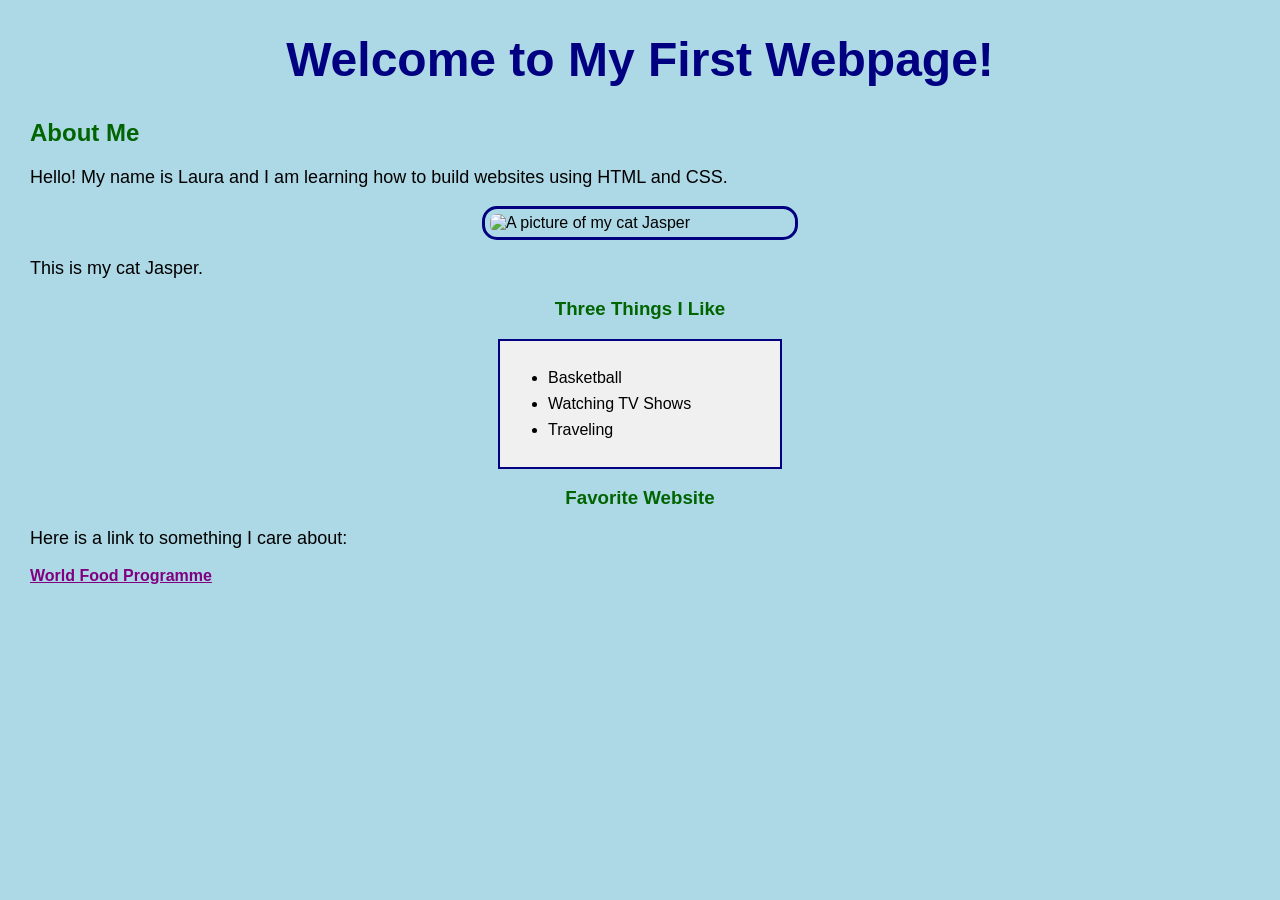
==== index.html @ 89d5c798 "Add files via upload" ====
<!DOCTYPE html>
<html lang="en">

<head>
    <meta charset="UTF-8">
    <meta name="viewport" content="width=device-width, initial-scale=1.0">
    <title>About Me</title>

    <link rel="stylesheet" href="style.css">
</head>

<body>

    <h1>Welcome to My First Webpage!</h1>

    <h2>About Me</h2>

    <p>
        Hello! My name is Laura and I am learning how to build websites using HTML and CSS.
    </p>

    <img src="jasper.jpg" alt="A picture of my cat Jasper">

    <p>
        This is my cat Jasper.
    </p>

    <h3>Three Things I Like</h3>

    <ul>
        <li>Basketball</li>
        <li>Watching TV Shows</li>
        <li>Traveling</li>
    </ul>

    <h3>Favorite Website</h3>

    <p>
        Here is a link to something I care about:
    </p>

    <a href="https://www.worldfoodprogramme.org" target="_blank">
        World Food Programme
    </a>

</body>

</html>
---- style.css ----
body {
    background-color: lightblue;
    font-family: Arial, sans-serif;
    margin: 30px;
}

h1 {
    color: navy;
    text-align: center;
    font-size: 48px;
}

h2 {
    color: darkgreen;
}

h3 {
    color: darkgreen;
    text-align: center;
}

p {
    font-size: 18px;
}

img {
    max-width: 300px;
    display: block;
    margin: auto;
    border: 3px solid navy;
    border-radius: 15px;
    padding: 5px;
}

ul {
    background-color: #f0f0f0;
    padding: 20px 40px;
    width: 200px;
    margin: auto;
    border: 2px solid navy;
}

li {
    margin: 8px;
}

a {
    color: purple;
    font-weight: bold;
}
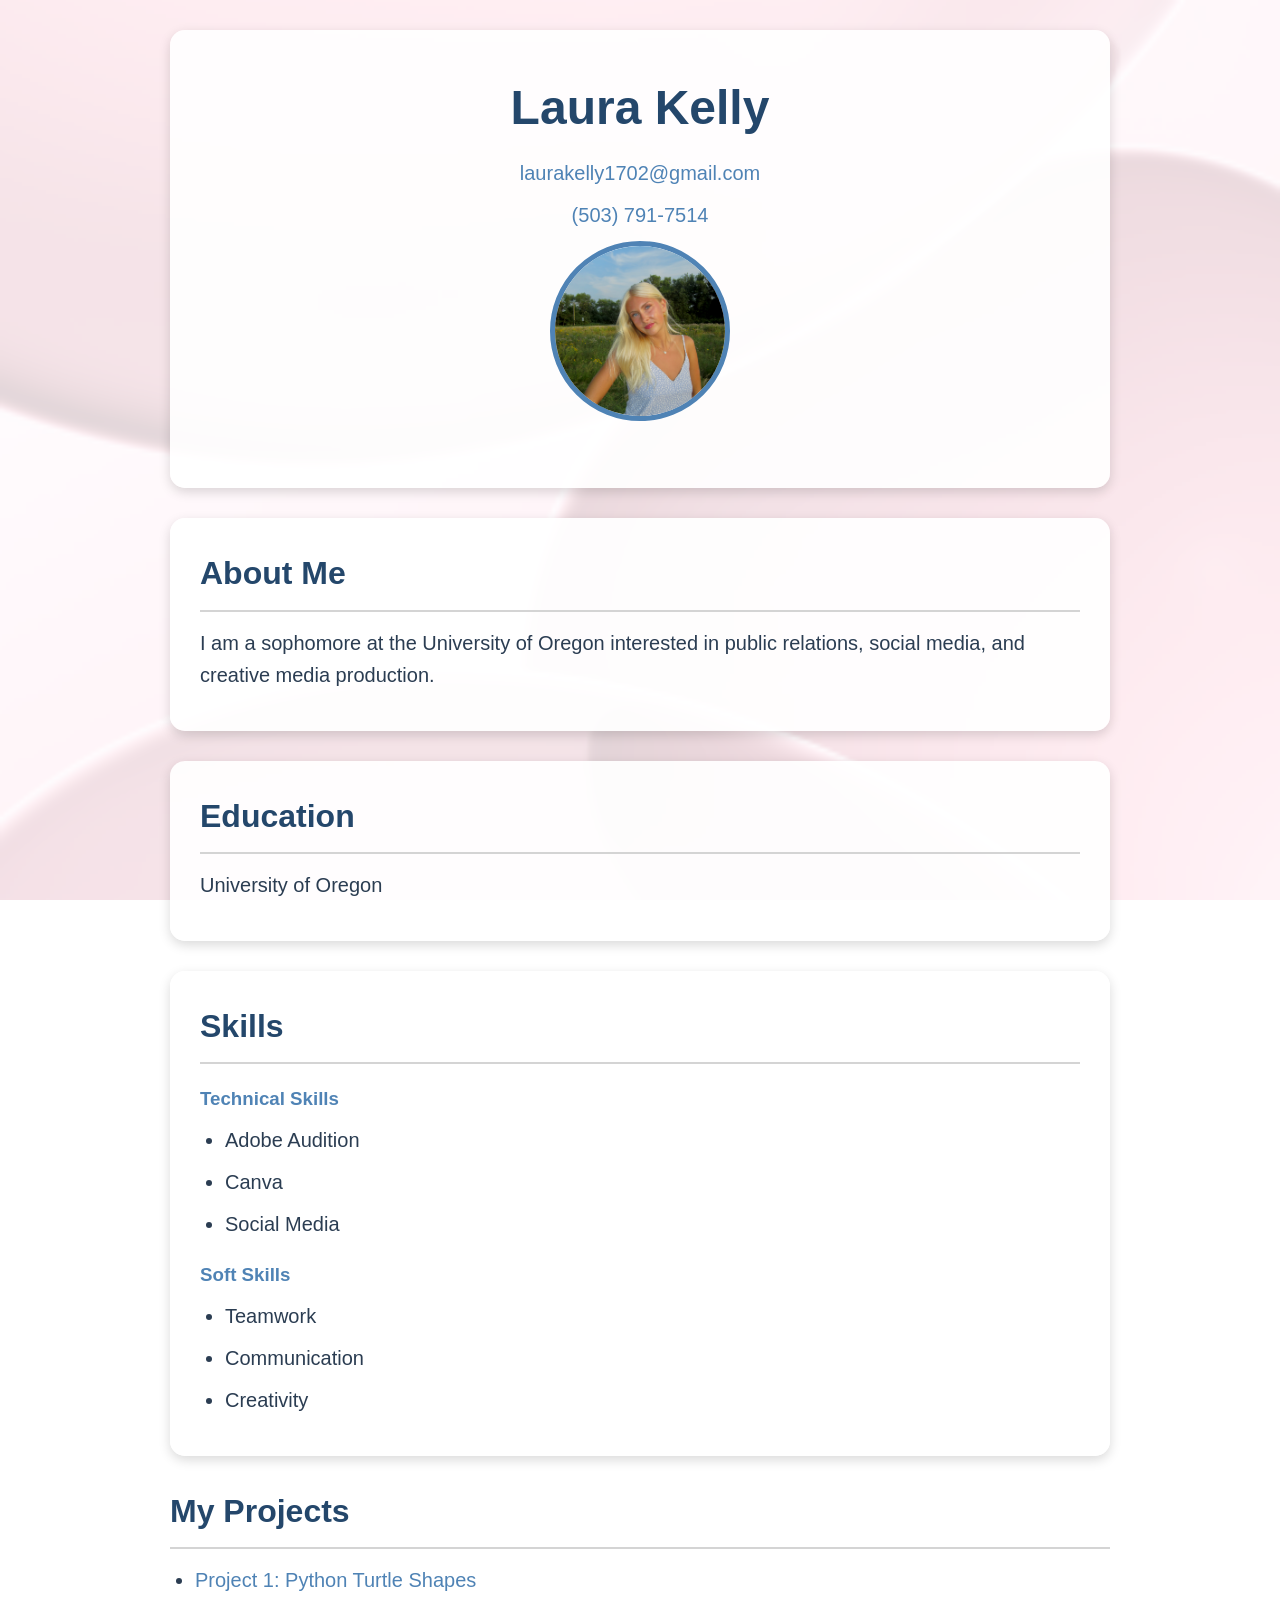
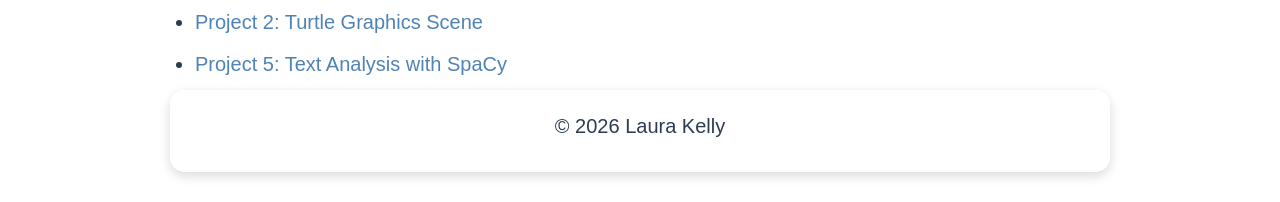
==== commit 2026a266: "Add files via upload" ====
--- a/index.html
+++ b/index.html
@@ -4,45 +4,66 @@
 <head>
     <meta charset="UTF-8">
     <meta name="viewport" content="width=device-width, initial-scale=1.0">
-    <title>About Me</title>
+    <title>Laura Kelly Resume</title>
 
-    <link rel="stylesheet" href="style.css">
+    <link rel="stylesheet" href="styles.css">
 </head>
 
 <body>
 
-    <h1>Welcome to My First Webpage!</h1>
+    <header>
+        <h1>Laura Kelly</h1>
+        <p>
+            <a href="mailto:laurakelly1702@gmail.com">laurakelly1702@gmail.com</a>
+        </p>
+        <p>
+            <a href="tel:5037917514">(503) 791-7514</a>
+        </p>
 
-    <h2>About Me</h2>
+        <img src="me.jpg" alt="Photo of Laura Kelly" width="200">
+    </header>
 
-    <p>
-        Hello! My name is Laura and I am learning how to build websites using HTML and CSS.
-    </p>
+    <section>
+        <h2>About Me</h2>
+        <p>
+            I am a sophomore at the University of Oregon interested in public relations, social media, and creative media production.
+        </p>
+    </section>
 
-    <img src="jasper.jpg" alt="A picture of my cat Jasper">
+    <section>
+        <h2>Education</h2>
+        <p>University of Oregon</p>
+    </section>
 
-    <p>
-        This is my cat Jasper.
-    </p>
+    <section>
+        <h2>Skills</h2>
 
-    <h3>Three Things I Like</h3>
+        <h3>Technical Skills</h3>
+        <ul>
+            <li>Adobe Audition</li>
+            <li>Canva</li>
+            <li>Social Media</li>
+        </ul>
+
+        <h3>Soft Skills</h3>
+        <ul>
+            <li>Teamwork</li>
+            <li>Communication</li>
+            <li>Creativity</li>
+        </ul>
+    </section>
+    <h2>My Projects</h2>
 
     <ul>
-        <li>Basketball</li>
-        <li>Watching TV Shows</li>
-        <li>Traveling</li>
+        <li><a href="project1.html">Project 1: Python Turtle Shapes</a></li>
+        <li><a href="project2.html">Project 2: Turtle Graphics Scene</a></li>
+        <li><a href="project5.html">Project 5: Text Analysis with SpaCy</a></li>
     </ul>
+</section>
 
-    <h3>Favorite Website</h3>
-
-    <p>
-        Here is a link to something I care about:
-    </p>
-
-    <a href="https://www.worldfoodprogramme.org" target="_blank">
-        World Food Programme
-    </a>
+    <footer>
+        <p>© 2026 Laura Kelly</p>
+    </footer>
 
 </body>
-
 </html>
--- a/styles.css
+++ b/styles.css
@@ -0,0 +1,123 @@
+/* Reset page spacing */
+* {
+    margin: 0;
+    padding: 0;
+    box-sizing: border-box;
+}
+
+/* Main page styling */
+body {
+    font-family: Arial, sans-serif;
+    color: #2b3d52;
+    max-width: 1000px;
+    margin: 0 auto;
+    padding: 30px;
+    position: relative;
+    line-height: 1.6;
+}
+
+/* Background image */
+body:before {
+    content: "";
+    position: fixed;
+    top: 0;
+    left: 0;
+    width: 100%;
+    height: 100%;
+
+    background-image: url("background.png");
+
+    background-size: cover;
+    background-position: center;
+    opacity: 0.2;
+
+    z-index: -1;
+}
+
+/* Header section */
+header {
+    text-align: center;
+    padding: 40px;
+    background-color: rgba(255, 255, 255, 0.9);
+    border-radius: 15px;
+    margin-bottom: 30px;
+    box-shadow: 0 4px 12px rgba(0,0,0,0.15);
+}
+
+/* Profile image */
+header img {
+    width: 180px;
+    height: 180px;
+    object-fit: cover;
+    border-radius: 50%;
+    border: 5px solid #4f83b5;
+    margin-bottom: 20px;
+}
+
+/* Main heading */
+h1 {
+    font-size: 48px;
+    margin-bottom: 10px;
+    color: #24476b;
+}
+
+/* Section cards */
+section {
+    background-color: rgba(255, 255, 255, 0.92);
+    margin-bottom: 30px;
+    padding: 30px;
+    border-radius: 15px;
+    box-shadow: 0 4px 12px rgba(0,0,0,0.15);
+}
+
+/* Section titles */
+h2 {
+    font-size: 32px;
+    margin-bottom: 15px;
+    border-bottom: 2px solid #d4d4d4;
+    padding-bottom: 10px;
+    color: #24476b;
+}
+
+/* Smaller headings */
+h3 {
+    margin-top: 20px;
+    margin-bottom: 10px;
+    color: #4f83b5;
+}
+
+/* Paragraphs and list items */
+p,
+li {
+    font-size: 20px;
+    margin-bottom: 10px;
+}
+
+/* Skills lists */
+ul {
+    margin-left: 25px;
+}
+
+/* Links */
+a {
+    color: #4f83b5;
+    text-decoration: none;
+}
+
+a:hover {
+    text-decoration: underline;
+}
+
+/* Footer */
+footer {
+    text-align: center;
+    padding: 20px;
+    background-color: rgba(255, 255, 255, 0.9);
+    border-radius: 15px;
+    box-shadow: 0 4px 12px rgba(0,0,0,0.15);
+}
+.code-image {
+    width: 700px;
+    max-width: 100%;
+    height: auto;
+}
